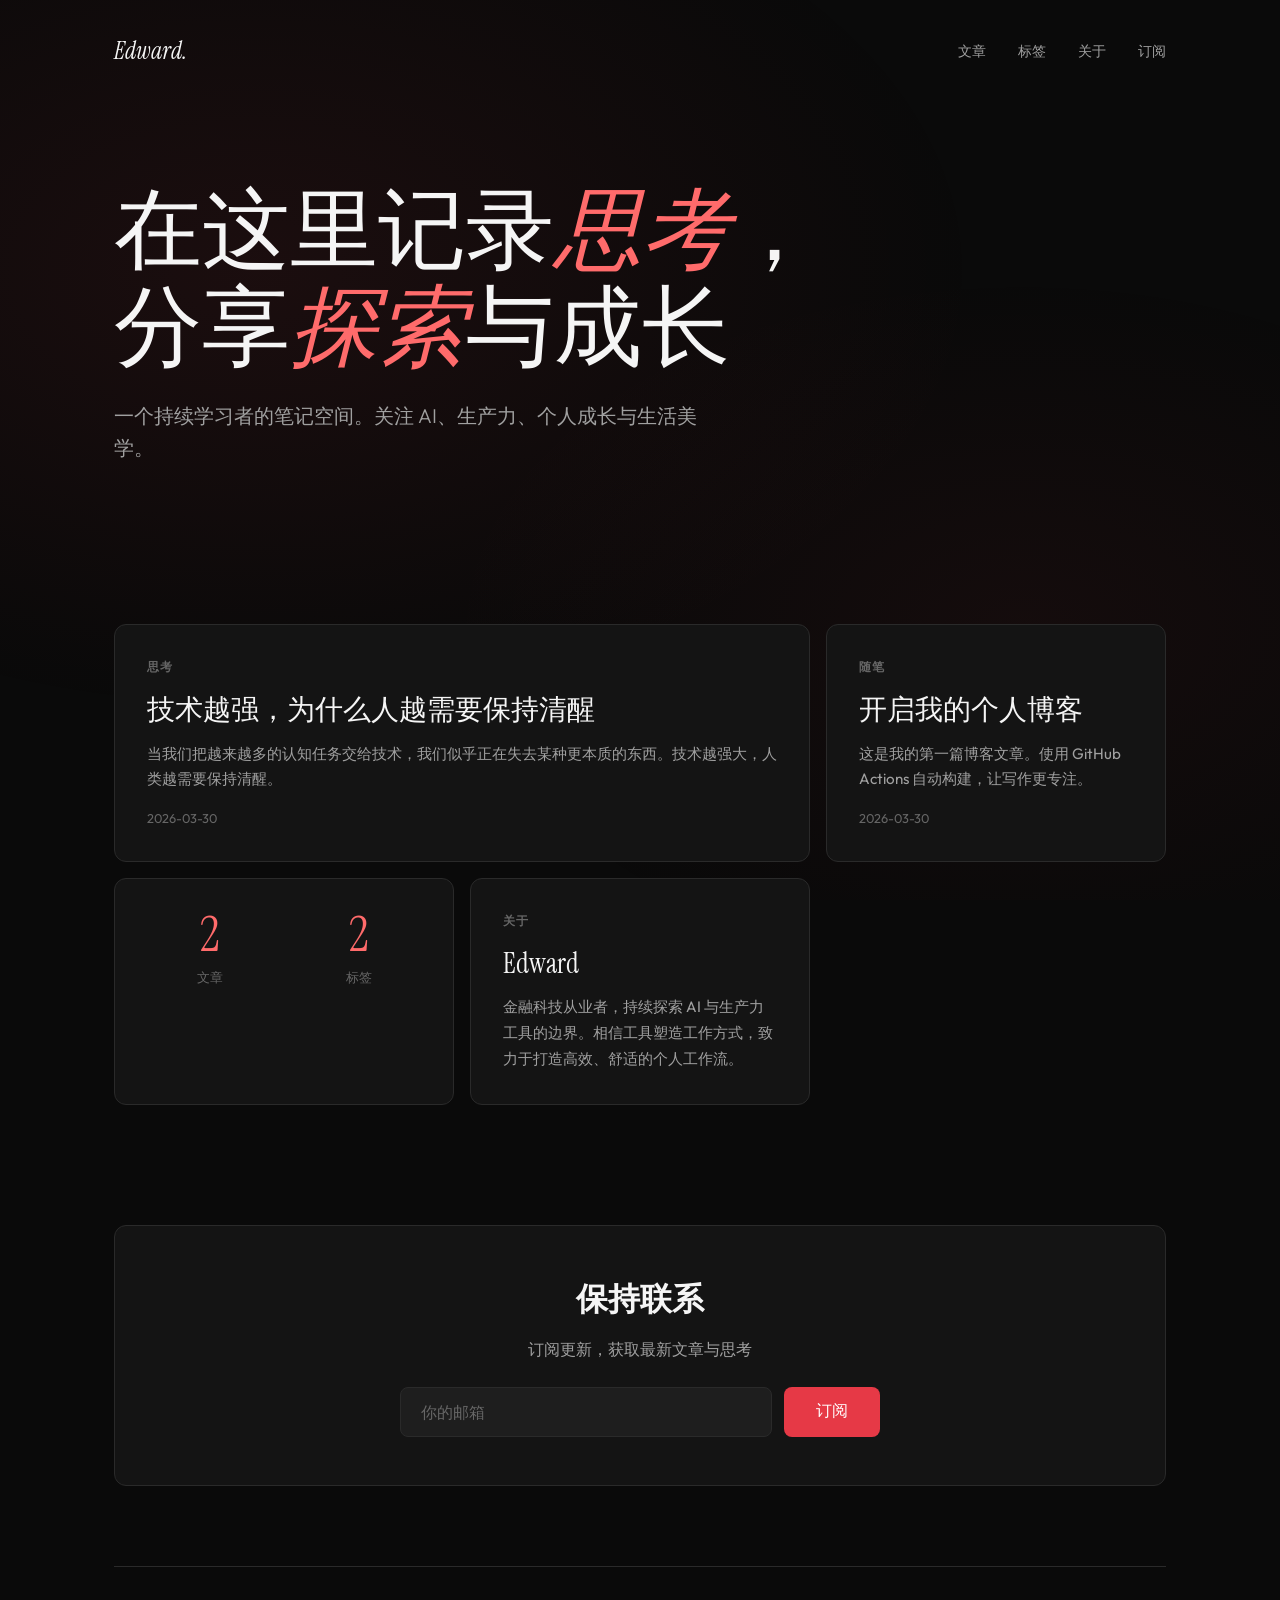
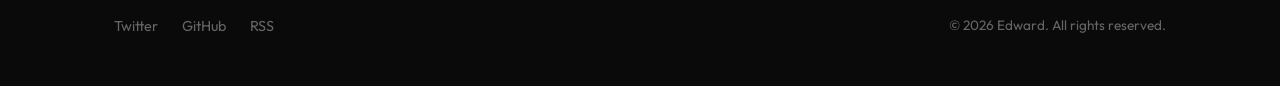
==== index.html @ 19f15299 "Deploying to gh-pages from @ edwardqiu1976/edwardqiu1976.github.io@d6efd21bca79423bf45119f90088539a7" ====
<!DOCTYPE html>
<html lang="zh-CN">
<head>
  <meta charset="UTF-8">
  <meta name="viewport" content="width=device-width, initial-scale=1.0">
  <title>Edward's Blog - 思考与记录</title>
  <link rel="preconnect" href="https://fonts.googleapis.com">
  <link rel="preconnect" href="https://fonts.gstatic.com" crossorigin>
  <link href="https://fonts.googleapis.com/css2?family=Instrument+Serif:ital@0;1&family=Outfit:wght@300;400;500;600&display=swap" rel="stylesheet">
  <link rel="stylesheet" href="assets/style.css">
  <link rel="alternate" type="application/rss+xml" title="Edward's Blog" href="feed.xml">
</head>
<body>
  <div class="container">
    <header>
      <a href="index.html" class="logo">Edward.</a>
      <nav>
        <a href="#posts">文章</a>
        <a href="tags.html">标签</a>
        <a href="about.html">关于</a>
        <a href="#newsletter">订阅</a>
      </nav>
    </header>
    <section class="hero">
      <h1>在这里记录<em>思考</em>，<br>分享<em>探索</em>与成长</h1>
      <p>一个持续学习者的笔记空间。关注 AI、生产力、个人成长与生活美学。</p>
    </section>
    <section class="bento-grid" id="posts">
      <!-- Latest featured post will be injected here if needed, 
           for now we'll just use the grid for all posts -->
      
      <article class="bento-item featured">
        <h3>思考</h3>
        <h2><a href="posts/技术越强为什么人越需要保持清醒.html">技术越强，为什么人越需要保持清醒</a></h2>
        <p>当我们把越来越多的认知任务交给技术，我们似乎正在失去某种更本质的东西。技术越强大，人类越需要保持清醒。</p>
        <div class="meta"><span>2026-03-30</span></div>
      </article>
      <article class="bento-item post">
        <h3>随笔</h3>
        <h2><a href="posts/hello-world.html">开启我的个人博客</a></h2>
        <p>这是我的第一篇博客文章。使用 GitHub Actions 自动构建，让写作更专注。</p>
        <div class="meta"><span>2026-03-30</span></div>
      </article>
      
      <article class="bento-item stats">
        <div class="stat-grid">
          <div class="stat-item"><div class="stat-number">2</div><div class="stat-label">文章</div></div>
          <div class="stat-item"><div class="stat-number">2</div><div class="stat-label">标签</div></div>
        </div>
      </article>

      <article class="bento-item about" id="about">
        <h3>关于</h3>
        <h2>Edward</h2>
        <p>金融科技从业者，持续探索 AI 与生产力工具的边界。相信工具塑造工作方式，致力于打造高效、舒适的个人工作流。</p>
      </article>
    </section>
    <section class="newsletter" id="newsletter">
      <h2>保持联系</h2>
      <p>订阅更新，获取最新文章与思考</p>
      <form class="form-group">
        <input type="email" placeholder="你的邮箱" required>
        <button type="submit">订阅</button>
      </form>
    </section>
    <footer>
      <div class="footer-links">
        <a href="#">Twitter</a>
        <a href="https://github.com/edwardqiu1976" target="_blank">GitHub</a>
        <a href="feed.xml">RSS</a>
      </div>
      <div class="copyright">© 2026 Edward. All rights reserved.</div>
    </footer>
  </div>
</body>
</html>
---- assets/style.css ----
:root {
  --bg-primary: #0a0a0a;
  --bg-secondary: #141414;
  --bg-tertiary: #1e1e1e;
  --text-primary: #f5f5f5;
  --text-secondary: #a0a0a0;
  --text-muted: #666666;
  --accent: #e63946;
  --accent-subtle: #ff6b6b;
  --border: #2a2a2a;
  --font-display: 'Instrument Serif', Georgia, serif;
  --font-body: 'Outfit', system-ui, sans-serif;
}
* { margin: 0; padding: 0; box-sizing: border-box; }
html { scroll-behavior: smooth; }
body {
  font-family: var(--font-body);
  background: var(--bg-primary);
  color: var(--text-primary);
  line-height: 1.6;
  min-height: 100vh;
}
body::before {
  content: '';
  position: fixed;
  top: 0; left: 0; width: 100%; height: 100%;
  background-image: radial-gradient(ellipse at 20% 30%, rgba(230, 57, 70, 0.08) 0%, transparent 50%),
    radial-gradient(ellipse at 80% 70%, rgba(230, 57, 70, 0.05) 0%, transparent 40%);
  pointer-events: none;
  z-index: -1;
}
.container { max-width: 1100px; margin: 0 auto; padding: 0 24px; }
header { padding: 32px 0; display: flex; justify-content: space-between; align-items: center; }
.logo { font-family: var(--font-display); font-size: 1.5rem; font-style: italic; color: var(--text-primary); text-decoration: none; }
nav { display: flex; gap: 32px; }
nav a { color: var(--text-secondary); text-decoration: none; font-size: 0.9rem; font-weight: 400; transition: color 0.2s ease; }
nav a:hover { color: var(--text-primary); }
.hero { padding: 80px 0 120px; }
.hero h1 { font-family: var(--font-display); font-size: clamp(3rem, 8vw, 5.5rem); font-weight: 400; line-height: 1.1; margin-bottom: 24px; max-width: 800px; }
.hero h1 em { font-style: italic; color: var(--accent-subtle); }
.hero p { font-size: 1.25rem; color: var(--text-secondary); max-width: 600px; font-weight: 300; }
.bento-grid { display: grid; grid-template-columns: repeat(12, 1fr); gap: 16px; padding: 40px 0 120px; }
.bento-item { background: var(--bg-secondary); border: 1px solid var(--border); border-radius: 12px; padding: 32px; transition: transform 0.3s ease, border-color 0.3s ease; }
.bento-item:hover { transform: translateY(-4px); border-color: var(--text-muted); }
.bento-item.featured { grid-column: span 8; }
.bento-item.stats { grid-column: span 4; }
.bento-item.post { grid-column: span 4; }
.bento-item.about { grid-column: span 4; }
.bento-item h3 { font-size: 0.75rem; text-transform: uppercase; letter-spacing: 0.1em; color: var(--text-muted); margin-bottom: 16px; }
.bento-item h2 { font-family: var(--font-display); font-size: 1.75rem; font-weight: 400; margin-bottom: 12px; line-height: 1.3; }
.bento-item h2 a { color: var(--text-primary); text-decoration: none; transition: color 0.2s ease; }
.bento-item h2 a:hover { color: var(--accent-subtle); }
.bento-item p { color: var(--text-secondary); font-size: 0.95rem; line-height: 1.7; }
.meta { display: flex; gap: 16px; margin-top: 16px; font-size: 0.8rem; color: var(--text-muted); }
.tag { background: var(--bg-tertiary); padding: 4px 12px; border-radius: 100px; font-size: 0.75rem; }
.stat-grid { display: grid; grid-template-columns: 1fr 1fr; gap: 24px; }
.stat-item { text-align: center; }
.stat-number { font-family: var(--font-display); font-size: 3rem; color: var(--accent-subtle); line-height: 1; }
.stat-label { font-size: 0.8rem; color: var(--text-muted); margin-top: 8px; }
.newsletter { background: var(--bg-secondary); border: 1px solid var(--border); border-radius: 12px; padding: 48px; text-align: center; margin-bottom: 80px; }
.newsletter h2 { font-family: var(--font-display); font-size: 2rem; margin-bottom: 12px; }
.newsletter p { color: var(--text-secondary); margin-bottom: 24px; }
.form-group { display: flex; gap: 12px; max-width: 480px; margin: 0 auto; }
input[type="email"] { flex: 1; background: var(--bg-tertiary); border: 1px solid var(--border); border-radius: 8px; padding: 14px 20px; color: var(--text-primary); font-size: 1rem; font-family: var(--font-body); outline: none; transition: border-color 0.2s ease; }
input[type="email"]:focus { border-color: var(--accent); }
input[type="email"]::placeholder { color: var(--text-muted); }
button { background: var(--accent); color: white; border: none; border-radius: 8px; padding: 14px 32px; font-size: 1rem; font-weight: 500; cursor: pointer; transition: background 0.2s ease, transform 0.1s ease; }
button:hover { background: var(--accent-subtle); }
button:active { transform: scale(0.98); }
footer { border-top: 1px solid var(--border); padding: 48px 0; display: flex; justify-content: space-between; align-items: center; }
.footer-links { display: flex; gap: 24px; }
.footer-links a { color: var(--text-muted); text-decoration: none; font-size: 0.9rem; transition: color 0.2s ease; }
.footer-links a:hover { color: var(--text-primary); }
.copyright { color: var(--text-muted); font-size: 0.85rem; }
@media (max-width: 768px) {
  .bento-item.featured, .bento-item.stats, .bento-item.post, .bento-item.about { grid-column: span 12; }
  .hero { padding: 60px 0 80px; }
  .form-group { flex-direction: column; }
  header { flex-direction: column; gap: 20px; }
  nav { gap: 20px; }
  footer { flex-direction: column; gap: 24px; text-align: center; }
}
/* Article Details Specific Styling */
.article-content { max-width: 700px; margin: 0 auto; padding: 80px 0; }
.article-content h1 { font-family: var(--font-display); font-size: 3.5rem; line-height: 1.1; margin-bottom: 24px; }
.article-content .meta { margin-bottom: 48px; }
.article-content img { max-width: 100%; border-radius: 12px; margin: 32px 0; }
.content-body p { font-size: 1.1rem; margin-bottom: 24px; color: var(--text-secondary); }
.content-body h2 { font-family: var(--font-display); font-size: 2rem; margin: 40px 0 20px; }
.content-body code { background: var(--bg-tertiary); padding: 2px 6px; border-radius: 4px; font-family: monospace; }
.back-link { display: inline-block; margin-bottom: 40px; color: var(--text-muted); text-decoration: none; transition: color 0.2s; }
.back-link:hover { color: var(--accent-subtle); }

/* Nav active state */
nav a.active { color: var(--accent-subtle); font-weight: 500; }

/* Tags Page */
.tags-page { padding: 60px 0 120px; }
.tags-title { font-family: var(--font-display); font-size: clamp(2.5rem, 6vw, 4rem); font-weight: 400; margin-bottom: 12px; }
.tags-subtitle { color: var(--text-secondary); font-size: 1.1rem; margin-bottom: 40px; font-weight: 300; }

/* Tag Pills */
.tag-pills { display: flex; flex-wrap: wrap; gap: 12px; margin-bottom: 64px; padding-bottom: 48px; border-bottom: 1px solid var(--border); }
.tag-pill { display: inline-flex; align-items: center; gap: 8px; background: var(--bg-secondary); border: 1px solid var(--border); border-radius: 100px; padding: 10px 20px; text-decoration: none; color: var(--text-secondary); font-size: 0.9rem; transition: all 0.2s ease; }
.tag-pill:hover { border-color: var(--accent-subtle); color: var(--text-primary); transform: translateY(-2px); }
.tag-pill .count { background: var(--bg-tertiary); padding: 2px 8px; border-radius: 100px; font-size: 0.75rem; color: var(--text-muted); }
.tag-pill:hover .count { background: var(--accent); color: white; }

/* Tag Groups */
.tag-group { margin-bottom: 56px; }
.tag-group-header { display: flex; align-items: baseline; gap: 16px; margin-bottom: 24px; padding-bottom: 12px; border-bottom: 1px solid var(--border); }
.tag-group-header h2 { font-family: var(--font-display); font-size: 1.75rem; font-weight: 400; }
.tag-group-header .post-count { color: var(--text-muted); font-size: 0.85rem; }

/* Tag Post List */
.tag-post-list { display: flex; flex-direction: column; gap: 0; }
.tag-post-item { display: flex; justify-content: space-between; align-items: baseline; padding: 16px 0; border-bottom: 1px solid var(--border); transition: padding-left 0.2s ease; }
.tag-post-item:last-child { border-bottom: none; }
.tag-post-item:hover { padding-left: 8px; }
.tag-post-item a { color: var(--text-primary); text-decoration: none; font-size: 1.05rem; font-weight: 400; transition: color 0.2s ease; }
.tag-post-item a:hover { color: var(--accent-subtle); }
.tag-post-item .post-date { color: var(--text-muted); font-size: 0.85rem; white-space: nowrap; margin-left: 24px; }

/* Tags Page Responsive */
@media (max-width: 768px) {
  .tag-post-item { flex-direction: column; gap: 4px; }
  .tag-post-item .post-date { margin-left: 0; }
}
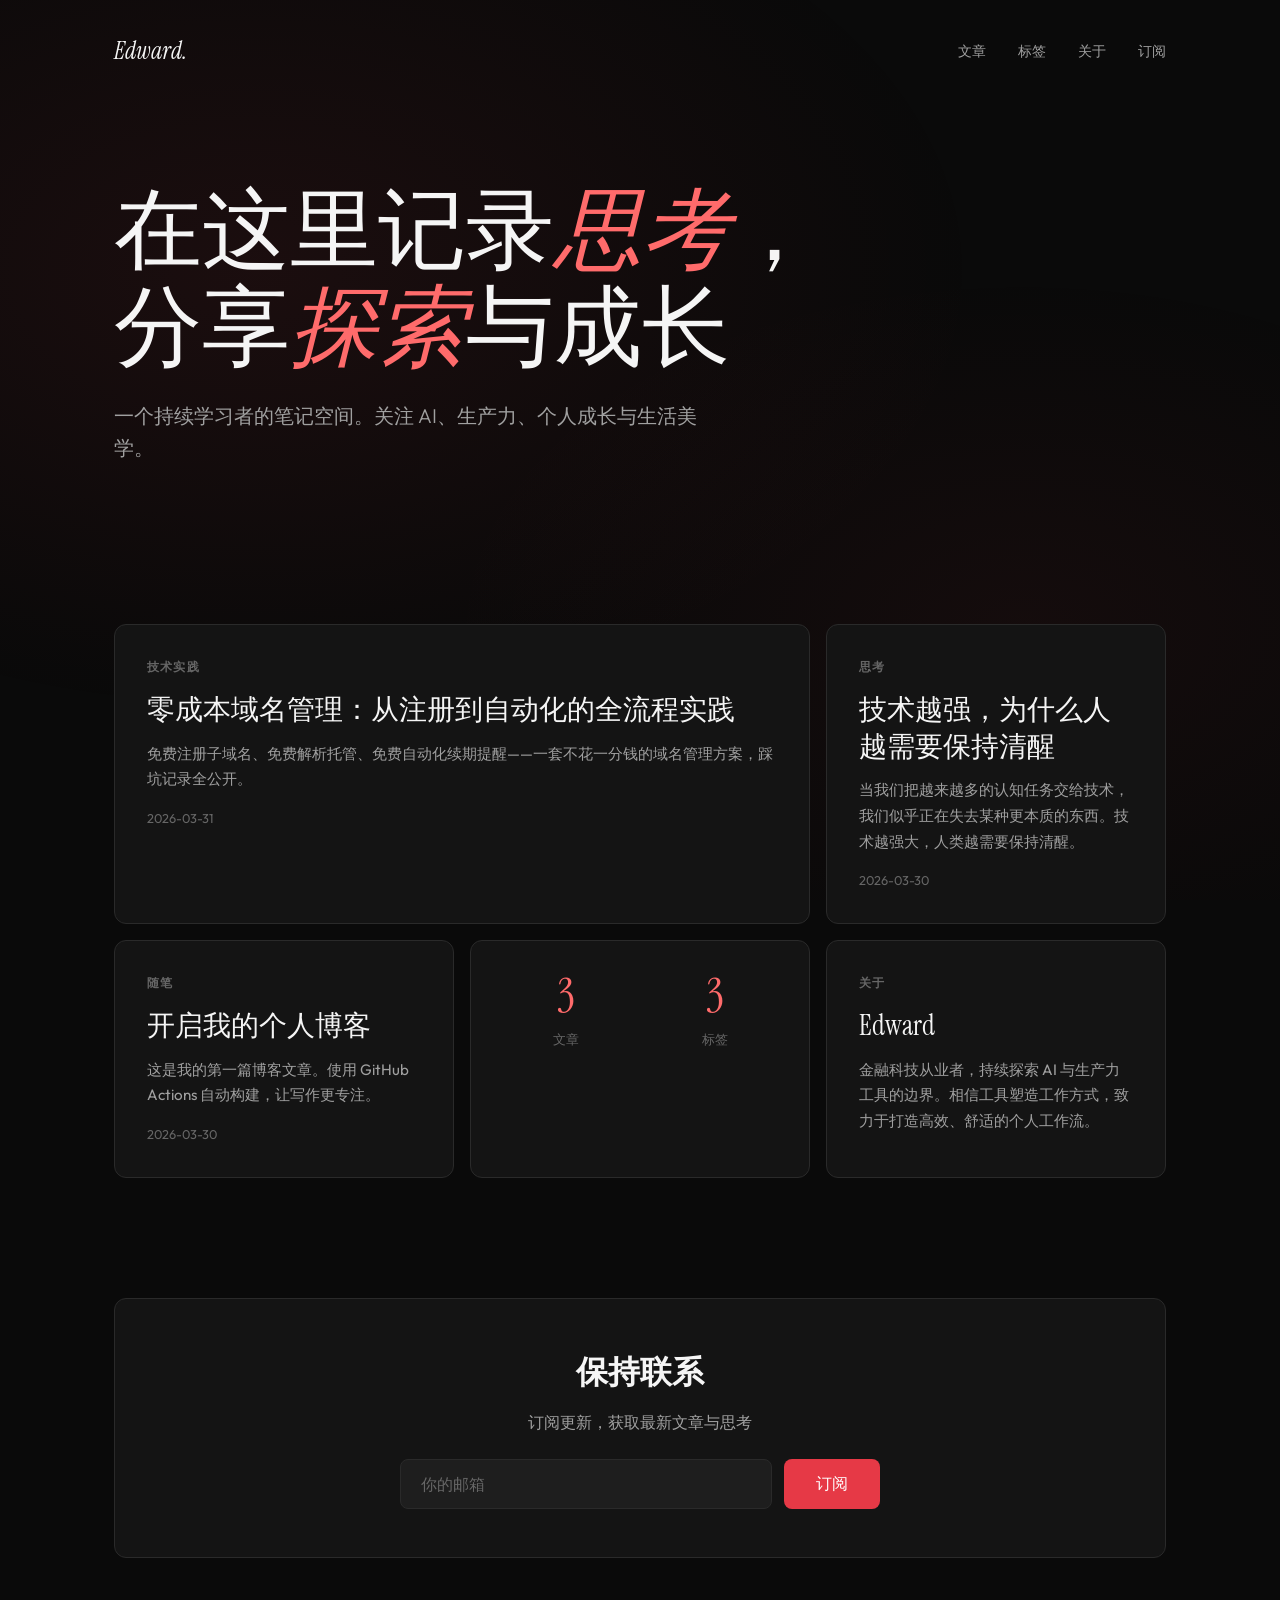
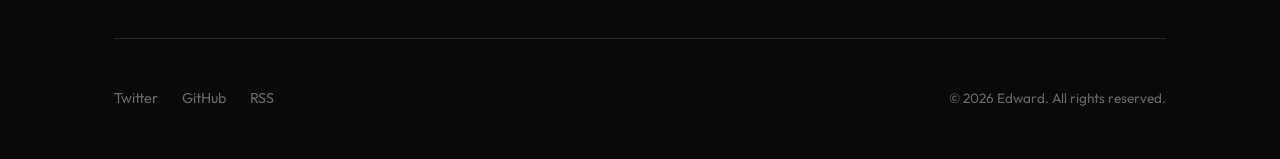
==== commit d4919892: "Deploying to gh-pages from @ edwardqiu1976/edwardqiu1976.github.io@93e644cfd13818b16dc14a73156a7aeaf" ====
--- a/index.html
+++ b/index.html
@@ -30,6 +30,12 @@
            for now we'll just use the grid for all posts -->
       
       <article class="bento-item featured">
+        <h3>技术实践</h3>
+        <h2><a href="posts/零成本域名管理.html">零成本域名管理：从注册到自动化的全流程实践</a></h2>
+        <p>免费注册子域名、免费解析托管、免费自动化续期提醒——一套不花一分钱的域名管理方案，踩坑记录全公开。</p>
+        <div class="meta"><span>2026-03-31</span></div>
+      </article>
+      <article class="bento-item post">
         <h3>思考</h3>
         <h2><a href="posts/技术越强为什么人越需要保持清醒.html">技术越强，为什么人越需要保持清醒</a></h2>
         <p>当我们把越来越多的认知任务交给技术，我们似乎正在失去某种更本质的东西。技术越强大，人类越需要保持清醒。</p>
@@ -44,8 +50,8 @@
       
       <article class="bento-item stats">
         <div class="stat-grid">
-          <div class="stat-item"><div class="stat-number">2</div><div class="stat-label">文章</div></div>
-          <div class="stat-item"><div class="stat-number">2</div><div class="stat-label">标签</div></div>
+          <div class="stat-item"><div class="stat-number">3</div><div class="stat-label">文章</div></div>
+          <div class="stat-item"><div class="stat-number">3</div><div class="stat-label">标签</div></div>
         </div>
       </article>
 
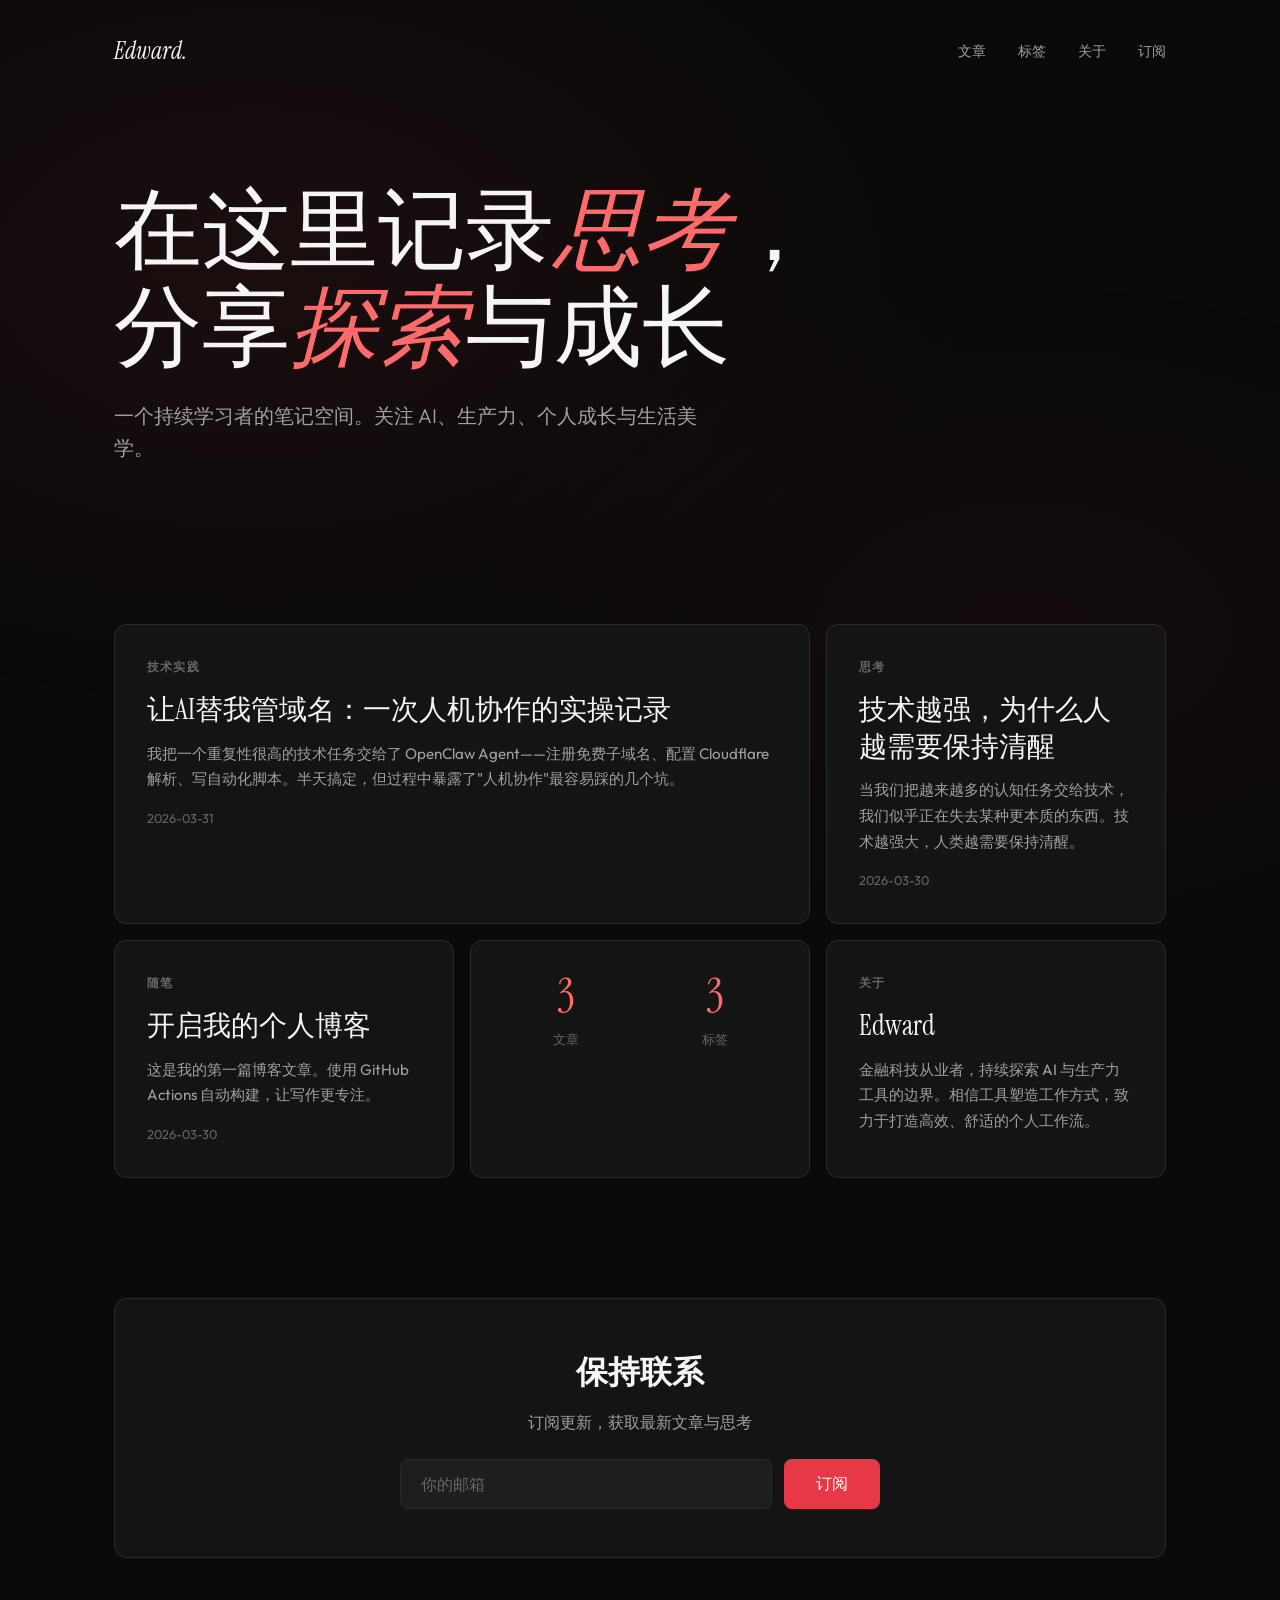
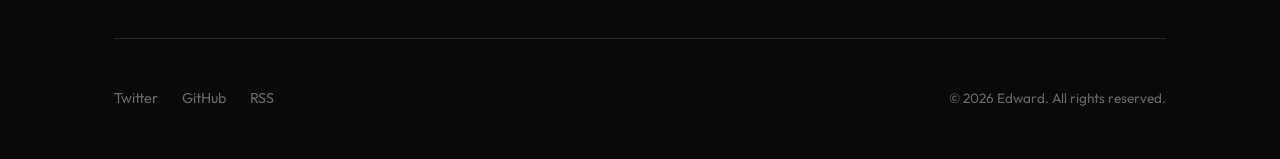
==== commit 5428147e: "Deploying to gh-pages from @ edwardqiu1976/edwardqiu1976.github.io@9500bc261d69d06b3a8b6a417b72025aa" ====
--- a/index.html
+++ b/index.html
@@ -31,8 +31,8 @@
       
       <article class="bento-item featured">
         <h3>技术实践</h3>
-        <h2><a href="posts/零成本域名管理.html">零成本域名管理：从注册到自动化的全流程实践</a></h2>
-        <p>免费注册子域名、免费解析托管、免费自动化续期提醒——一套不花一分钱的域名管理方案，踩坑记录全公开。</p>
+        <h2><a href="posts/零成本域名管理.html">让AI替我管域名：一次人机协作的实操记录</a></h2>
+        <p>我把一个重复性很高的技术任务交给了 OpenClaw Agent——注册免费子域名、配置 Cloudflare 解析、写自动化脚本。半天搞定，但过程中暴露了"人机协作"最容易踩的几个坑。</p>
         <div class="meta"><span>2026-03-31</span></div>
       </article>
       <article class="bento-item post">
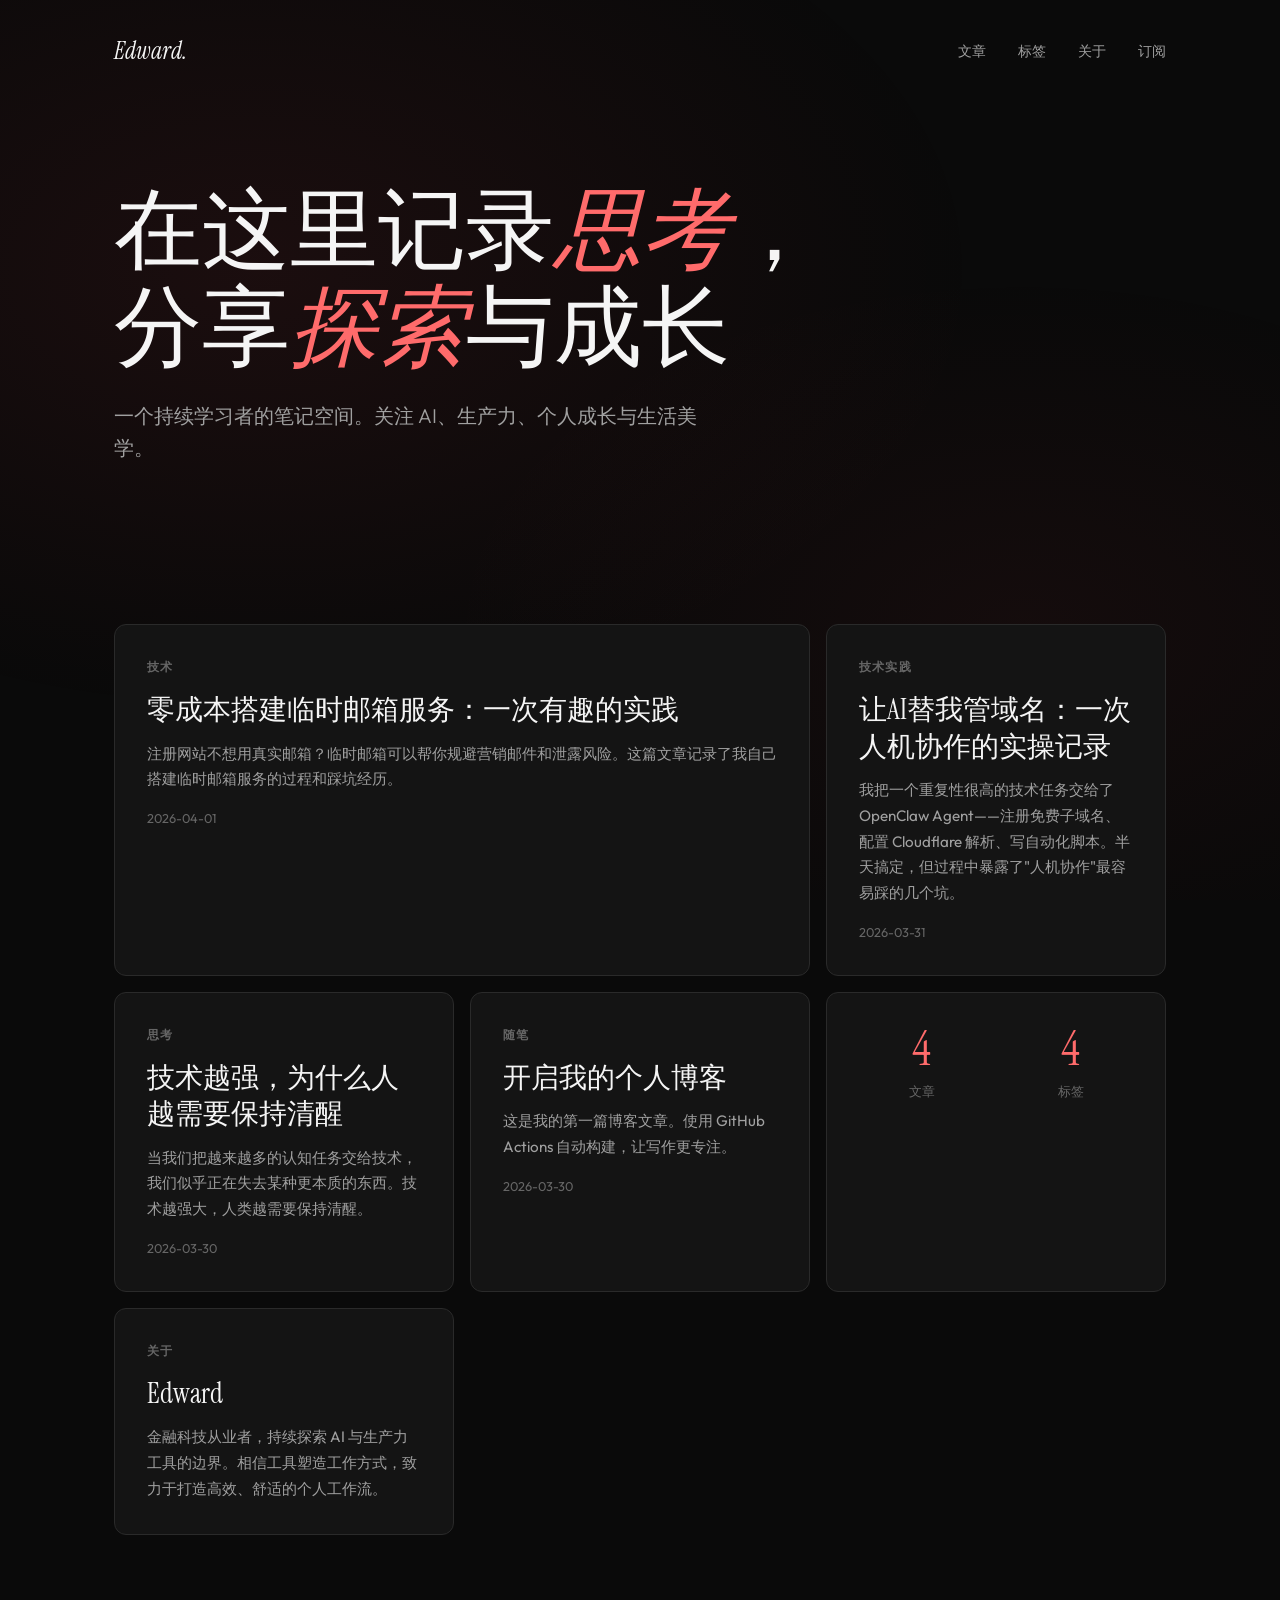
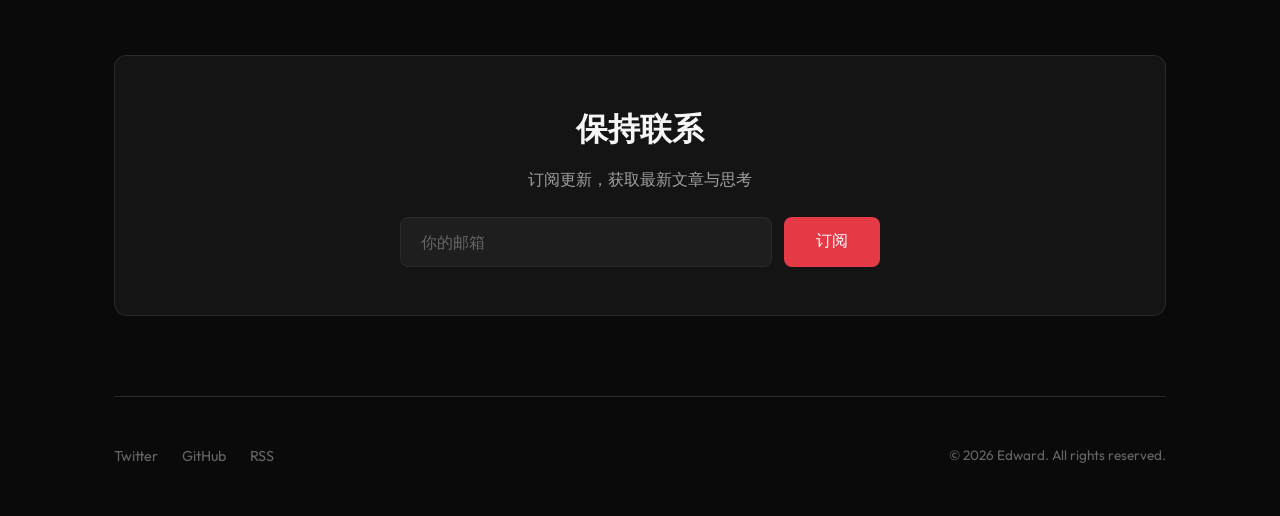
==== commit 86f1ee45: "Deploying to gh-pages from @ edwardqiu1976/edwardqiu1976.github.io@8eda7f4ecd63debc119204dbae7a4a1e5" ====
--- a/index.html
+++ b/index.html
@@ -30,6 +30,12 @@
            for now we'll just use the grid for all posts -->
       
       <article class="bento-item featured">
+        <h3>技术</h3>
+        <h2><a href="posts/零成本搭建临时邮箱服务.html">零成本搭建临时邮箱服务：一次有趣的实践</a></h2>
+        <p>注册网站不想用真实邮箱？临时邮箱可以帮你规避营销邮件和泄露风险。这篇文章记录了我自己搭建临时邮箱服务的过程和踩坑经历。</p>
+        <div class="meta"><span>2026-04-01</span></div>
+      </article>
+      <article class="bento-item post">
         <h3>技术实践</h3>
         <h2><a href="posts/零成本域名管理.html">让AI替我管域名：一次人机协作的实操记录</a></h2>
         <p>我把一个重复性很高的技术任务交给了 OpenClaw Agent——注册免费子域名、配置 Cloudflare 解析、写自动化脚本。半天搞定，但过程中暴露了"人机协作"最容易踩的几个坑。</p>
@@ -50,8 +56,8 @@
       
       <article class="bento-item stats">
         <div class="stat-grid">
-          <div class="stat-item"><div class="stat-number">3</div><div class="stat-label">文章</div></div>
-          <div class="stat-item"><div class="stat-number">3</div><div class="stat-label">标签</div></div>
+          <div class="stat-item"><div class="stat-number">4</div><div class="stat-label">文章</div></div>
+          <div class="stat-item"><div class="stat-number">4</div><div class="stat-label">标签</div></div>
         </div>
       </article>
 
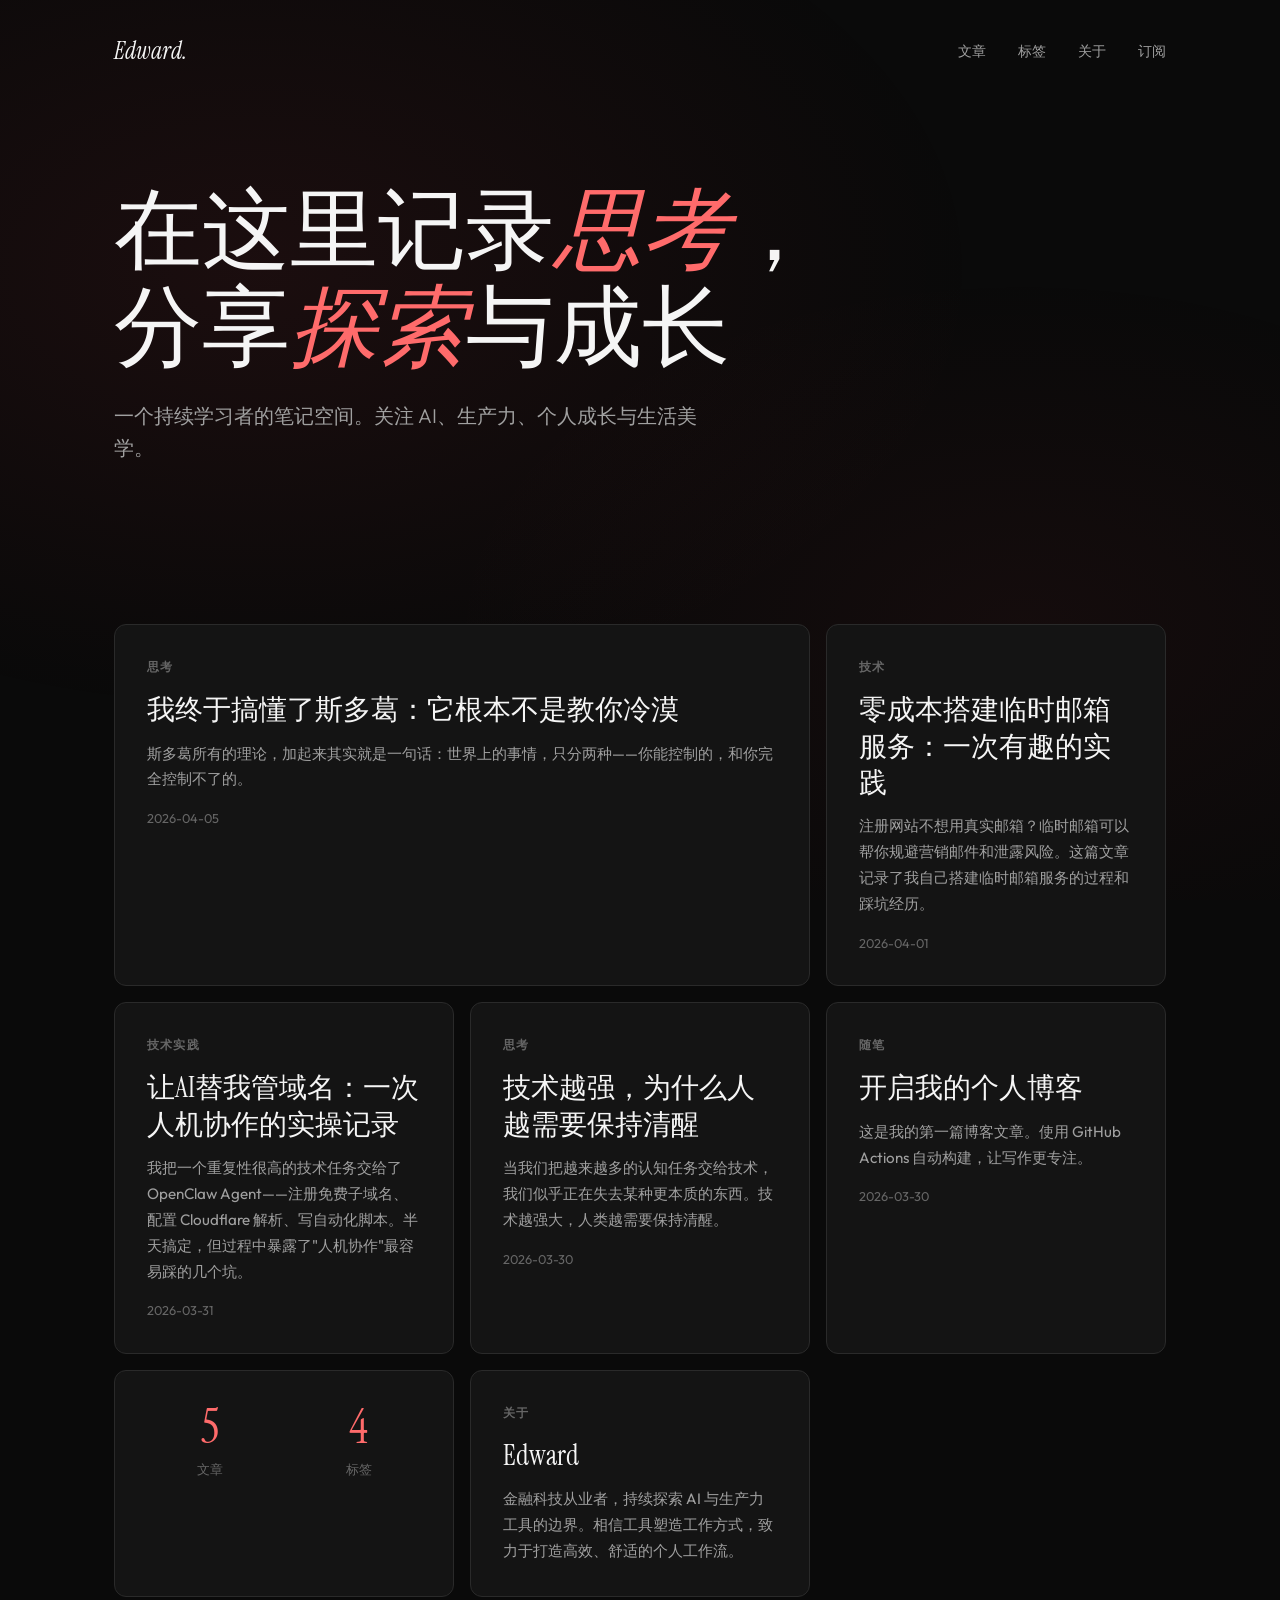
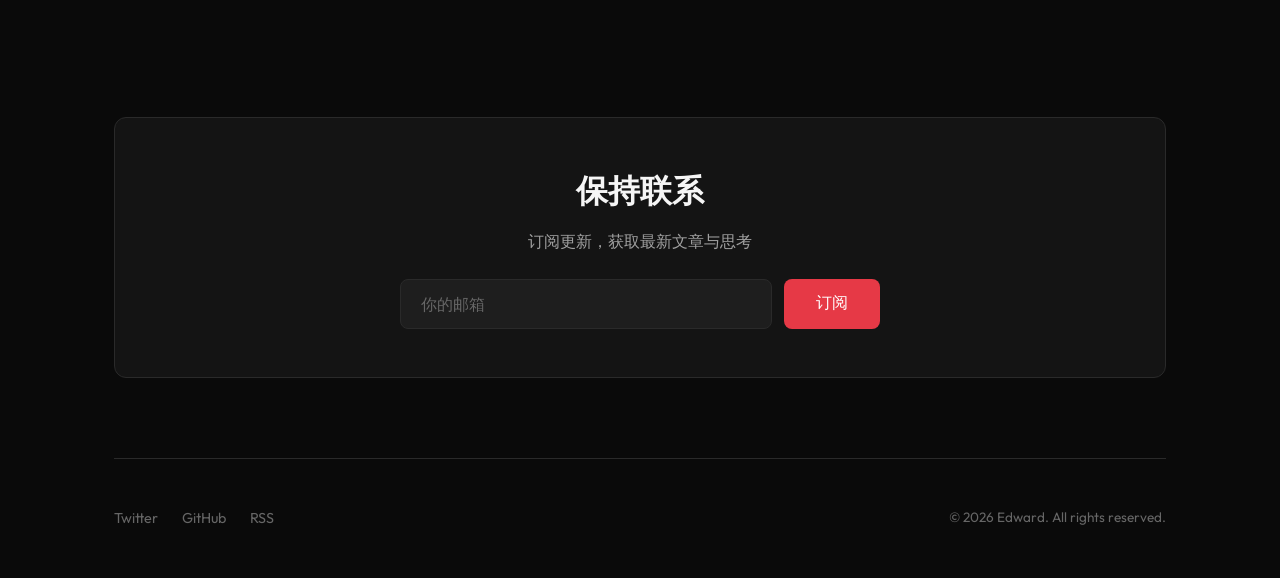
==== commit c2d8db7b: "Deploying to gh-pages from @ edwardqiu1976/edwardqiu1976.github.io@8b42d0a491f4e261a5b73ad1fd09c912a" ====
--- a/index.html
+++ b/index.html
@@ -30,6 +30,12 @@
            for now we'll just use the grid for all posts -->
       
       <article class="bento-item featured">
+        <h3>思考</h3>
+        <h2><a href="posts/我终于搞懂了斯多葛.html">我终于搞懂了斯多葛：它根本不是教你冷漠</a></h2>
+        <p>斯多葛所有的理论，加起来其实就是一句话：世界上的事情，只分两种——你能控制的，和你完全控制不了的。</p>
+        <div class="meta"><span>2026-04-05</span></div>
+      </article>
+      <article class="bento-item post">
         <h3>技术</h3>
         <h2><a href="posts/零成本搭建临时邮箱服务.html">零成本搭建临时邮箱服务：一次有趣的实践</a></h2>
         <p>注册网站不想用真实邮箱？临时邮箱可以帮你规避营销邮件和泄露风险。这篇文章记录了我自己搭建临时邮箱服务的过程和踩坑经历。</p>
@@ -56,7 +62,7 @@
       
       <article class="bento-item stats">
         <div class="stat-grid">
-          <div class="stat-item"><div class="stat-number">4</div><div class="stat-label">文章</div></div>
+          <div class="stat-item"><div class="stat-number">5</div><div class="stat-label">文章</div></div>
           <div class="stat-item"><div class="stat-number">4</div><div class="stat-label">标签</div></div>
         </div>
       </article>
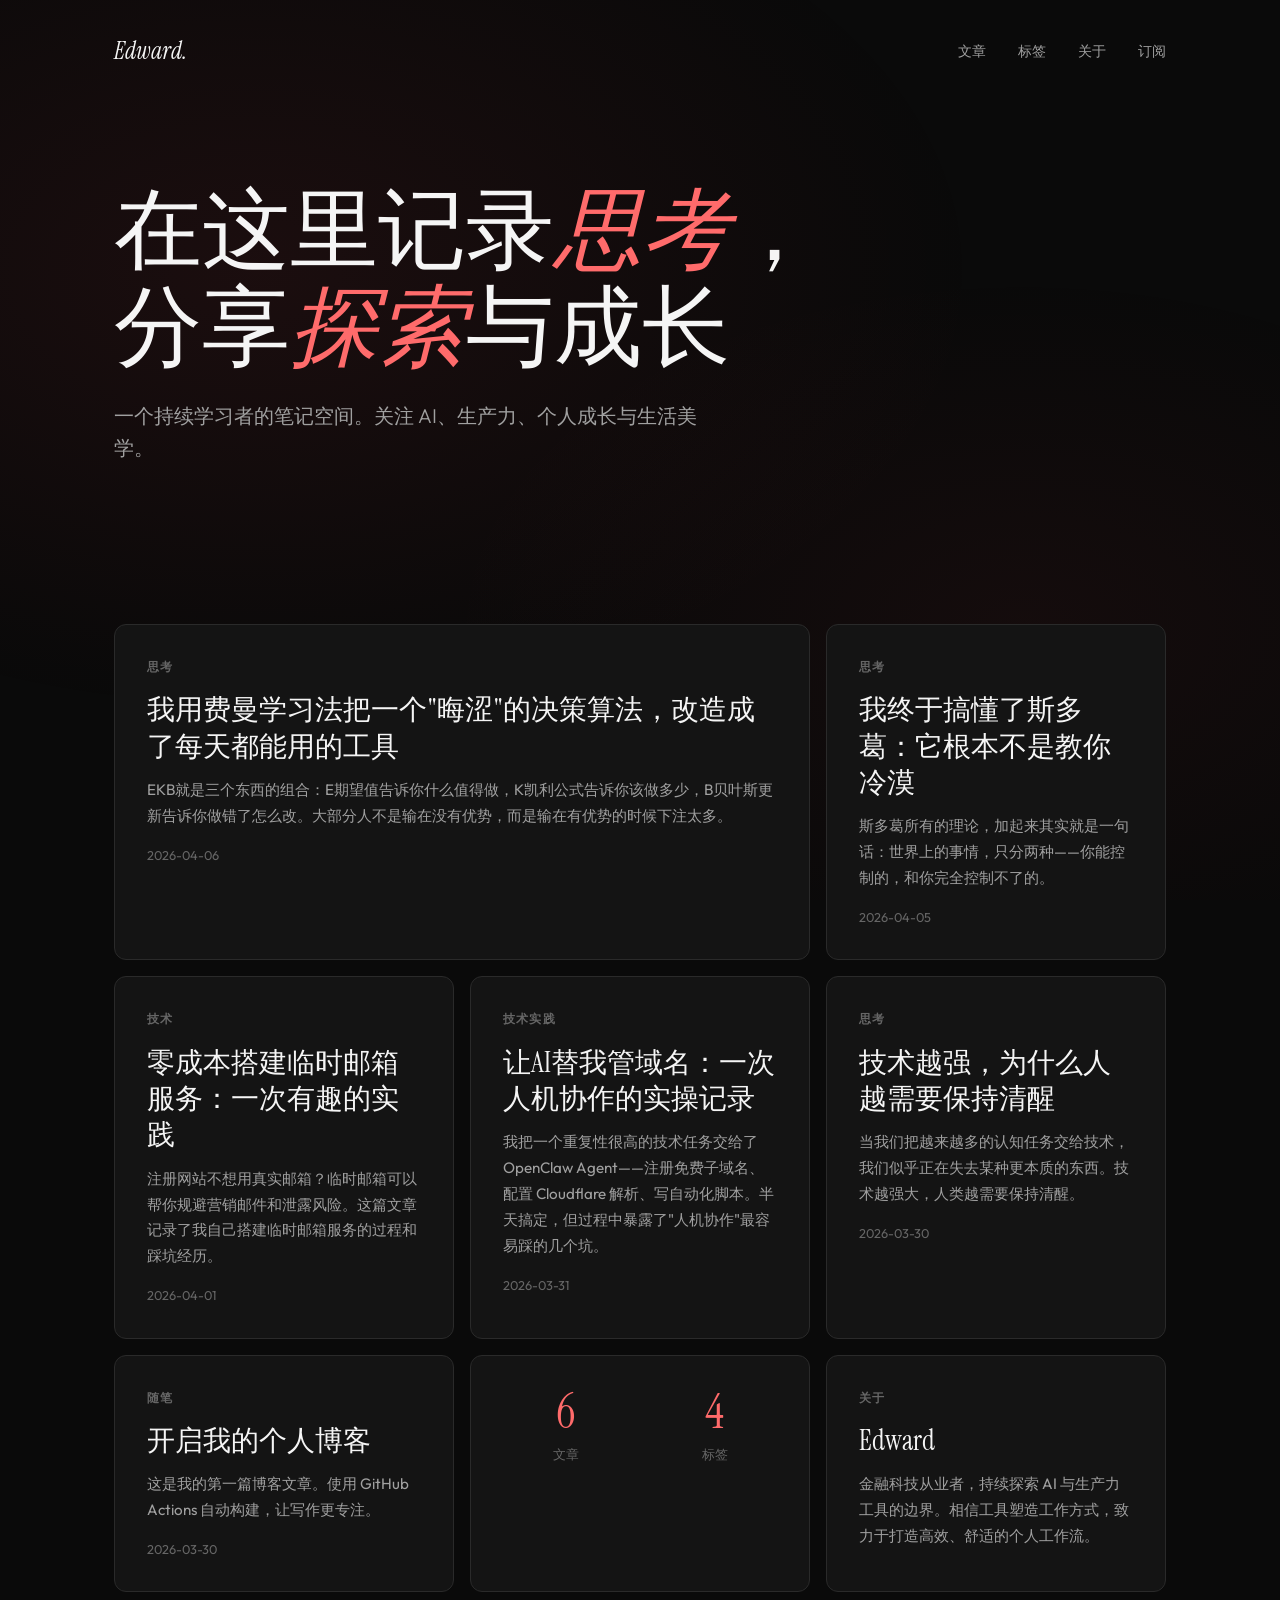
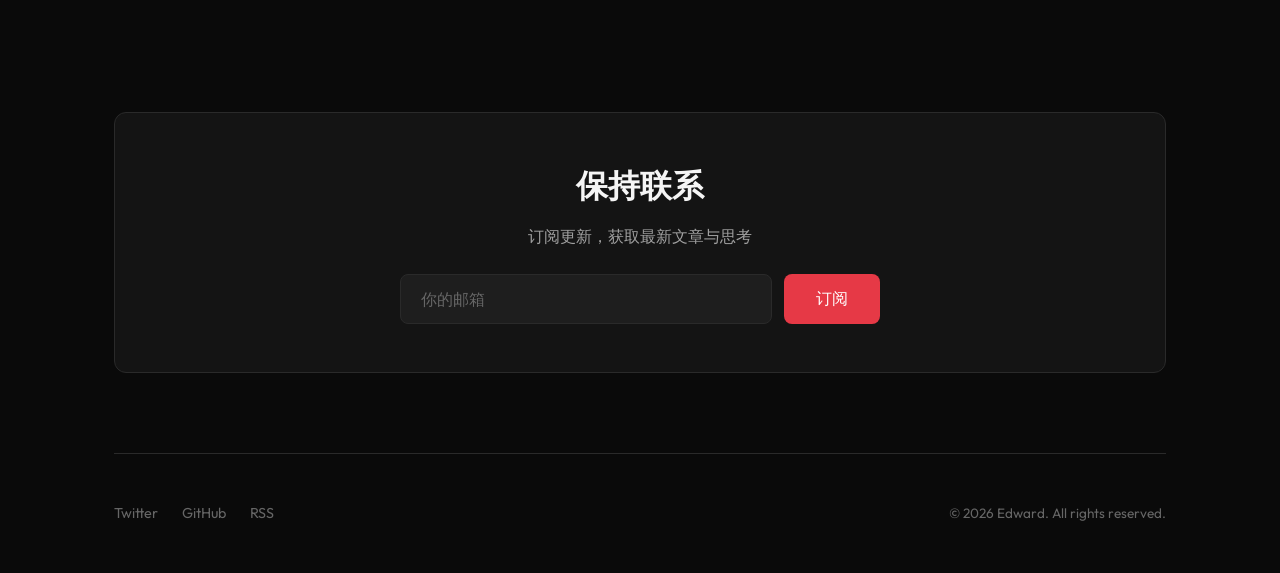
==== commit db23eaad: "Deploying to gh-pages from @ edwardqiu1976/edwardqiu1976.github.io@0f2267b4762670ba12603f20d1a641b1a" ====
--- a/index.html
+++ b/index.html
@@ -31,6 +31,12 @@
       
       <article class="bento-item featured">
         <h3>思考</h3>
+        <h2><a href="posts/我用费曼学习法把EKB决策算法改造成每天都能用的工具.html">我用费曼学习法把一个"晦涩"的决策算法，改造成了每天都能用的工具</a></h2>
+        <p>EKB就是三个东西的组合：E期望值告诉你什么值得做，K凯利公式告诉你该做多少，B贝叶斯更新告诉你做错了怎么改。大部分人不是输在没有优势，而是输在有优势的时候下注太多。</p>
+        <div class="meta"><span>2026-04-06</span></div>
+      </article>
+      <article class="bento-item post">
+        <h3>思考</h3>
         <h2><a href="posts/我终于搞懂了斯多葛.html">我终于搞懂了斯多葛：它根本不是教你冷漠</a></h2>
         <p>斯多葛所有的理论，加起来其实就是一句话：世界上的事情，只分两种——你能控制的，和你完全控制不了的。</p>
         <div class="meta"><span>2026-04-05</span></div>
@@ -62,7 +68,7 @@
       
       <article class="bento-item stats">
         <div class="stat-grid">
-          <div class="stat-item"><div class="stat-number">5</div><div class="stat-label">文章</div></div>
+          <div class="stat-item"><div class="stat-number">6</div><div class="stat-label">文章</div></div>
           <div class="stat-item"><div class="stat-number">4</div><div class="stat-label">标签</div></div>
         </div>
       </article>
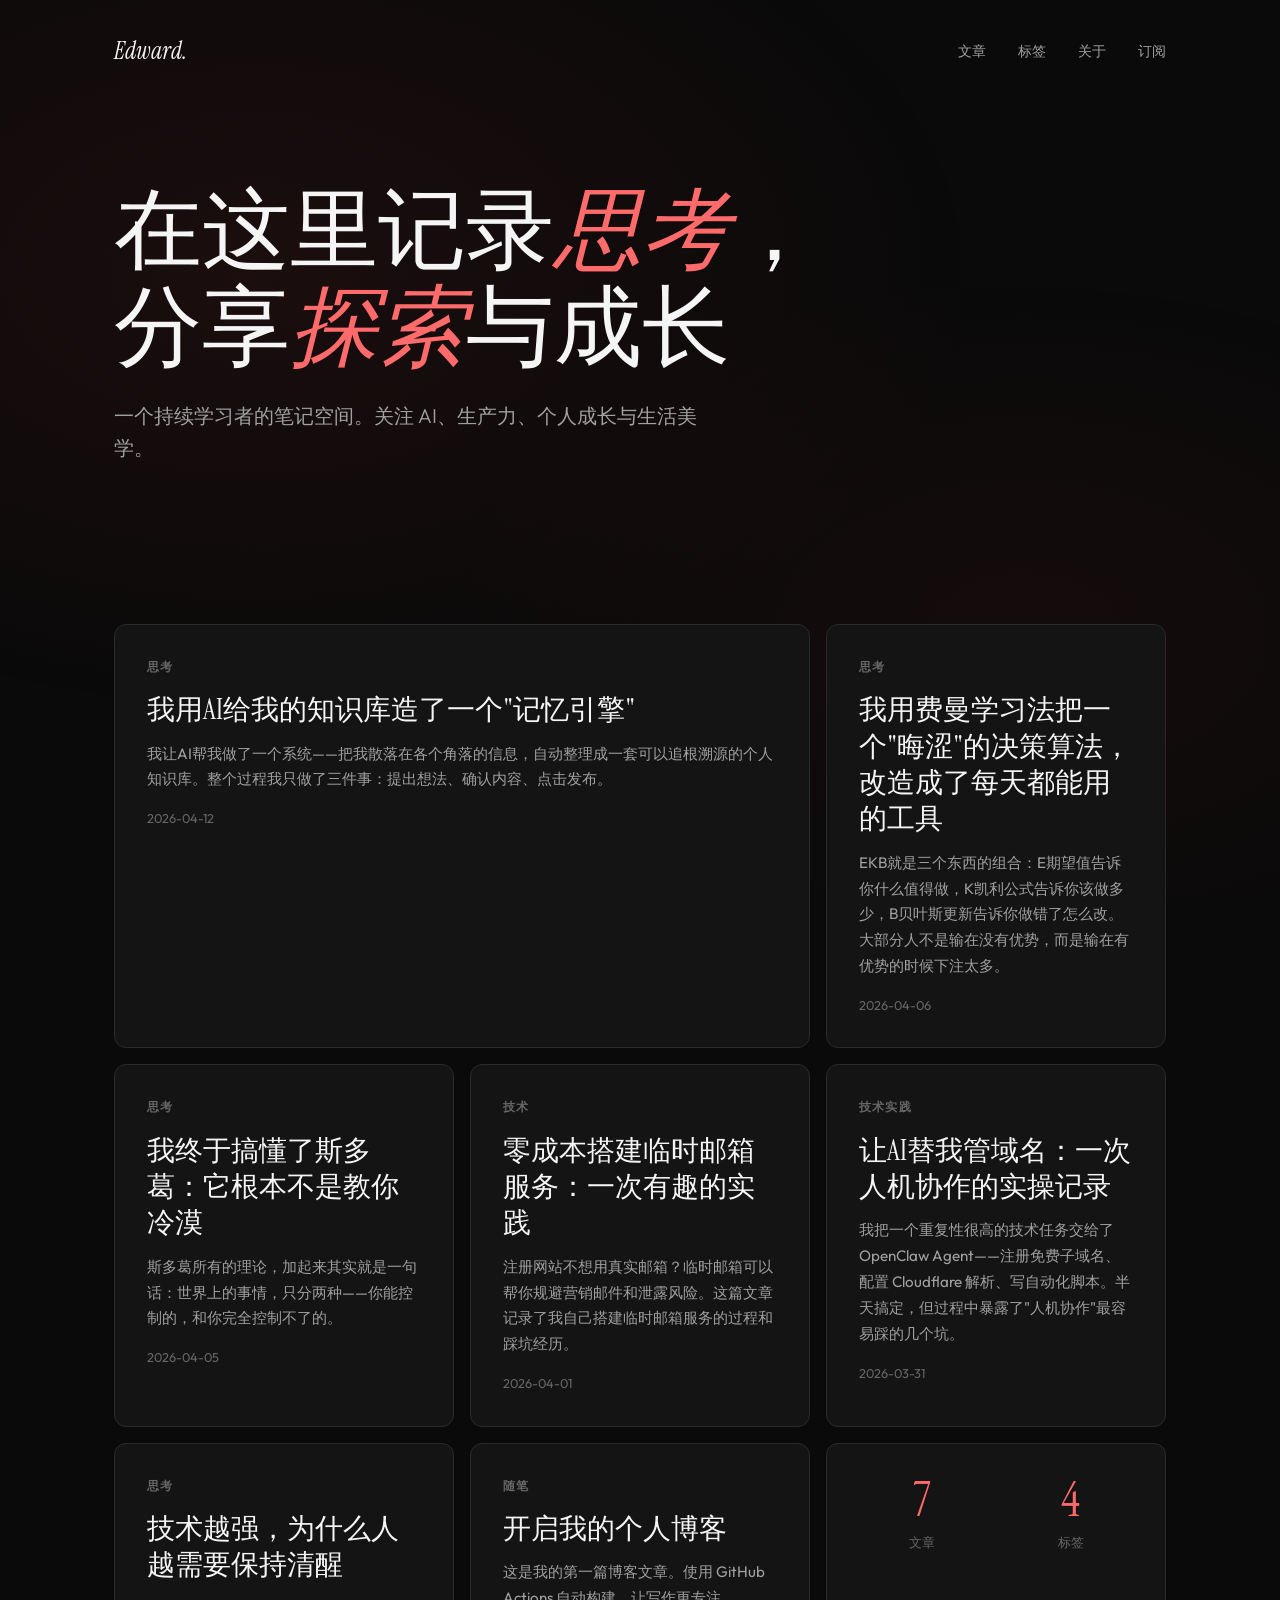
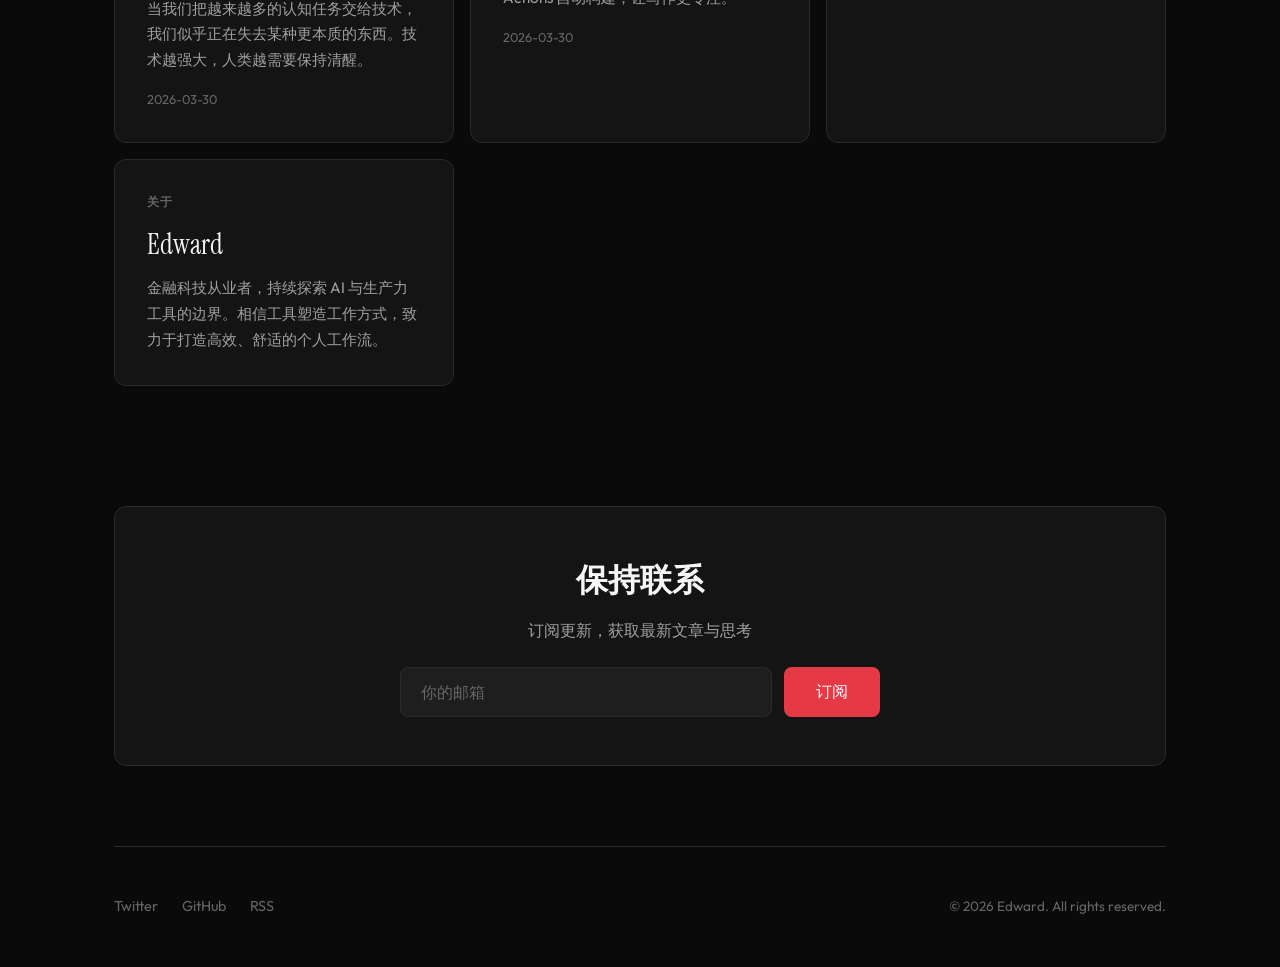
==== commit c6bcec7c: "Deploying to gh-pages from @ edwardqiu1976/edwardqiu1976.github.io@13899ae46696248c5aca1248c4ce99362" ====
--- a/index.html
+++ b/index.html
@@ -30,6 +30,12 @@
            for now we'll just use the grid for all posts -->
       
       <article class="bento-item featured">
+        <h3>思考</h3>
+        <h2><a href="posts/我用AI给我的知识库造了一个记忆引擎.html">我用AI给我的知识库造了一个"记忆引擎"</a></h2>
+        <p>我让AI帮我做了一个系统——把我散落在各个角落的信息，自动整理成一套可以追根溯源的个人知识库。整个过程我只做了三件事：提出想法、确认内容、点击发布。</p>
+        <div class="meta"><span>2026-04-12</span></div>
+      </article>
+      <article class="bento-item post">
         <h3>思考</h3>
         <h2><a href="posts/我用费曼学习法把EKB决策算法改造成每天都能用的工具.html">我用费曼学习法把一个"晦涩"的决策算法，改造成了每天都能用的工具</a></h2>
         <p>EKB就是三个东西的组合：E期望值告诉你什么值得做，K凯利公式告诉你该做多少，B贝叶斯更新告诉你做错了怎么改。大部分人不是输在没有优势，而是输在有优势的时候下注太多。</p>
@@ -68,7 +74,7 @@
       
       <article class="bento-item stats">
         <div class="stat-grid">
-          <div class="stat-item"><div class="stat-number">6</div><div class="stat-label">文章</div></div>
+          <div class="stat-item"><div class="stat-number">7</div><div class="stat-label">文章</div></div>
           <div class="stat-item"><div class="stat-number">4</div><div class="stat-label">标签</div></div>
         </div>
       </article>
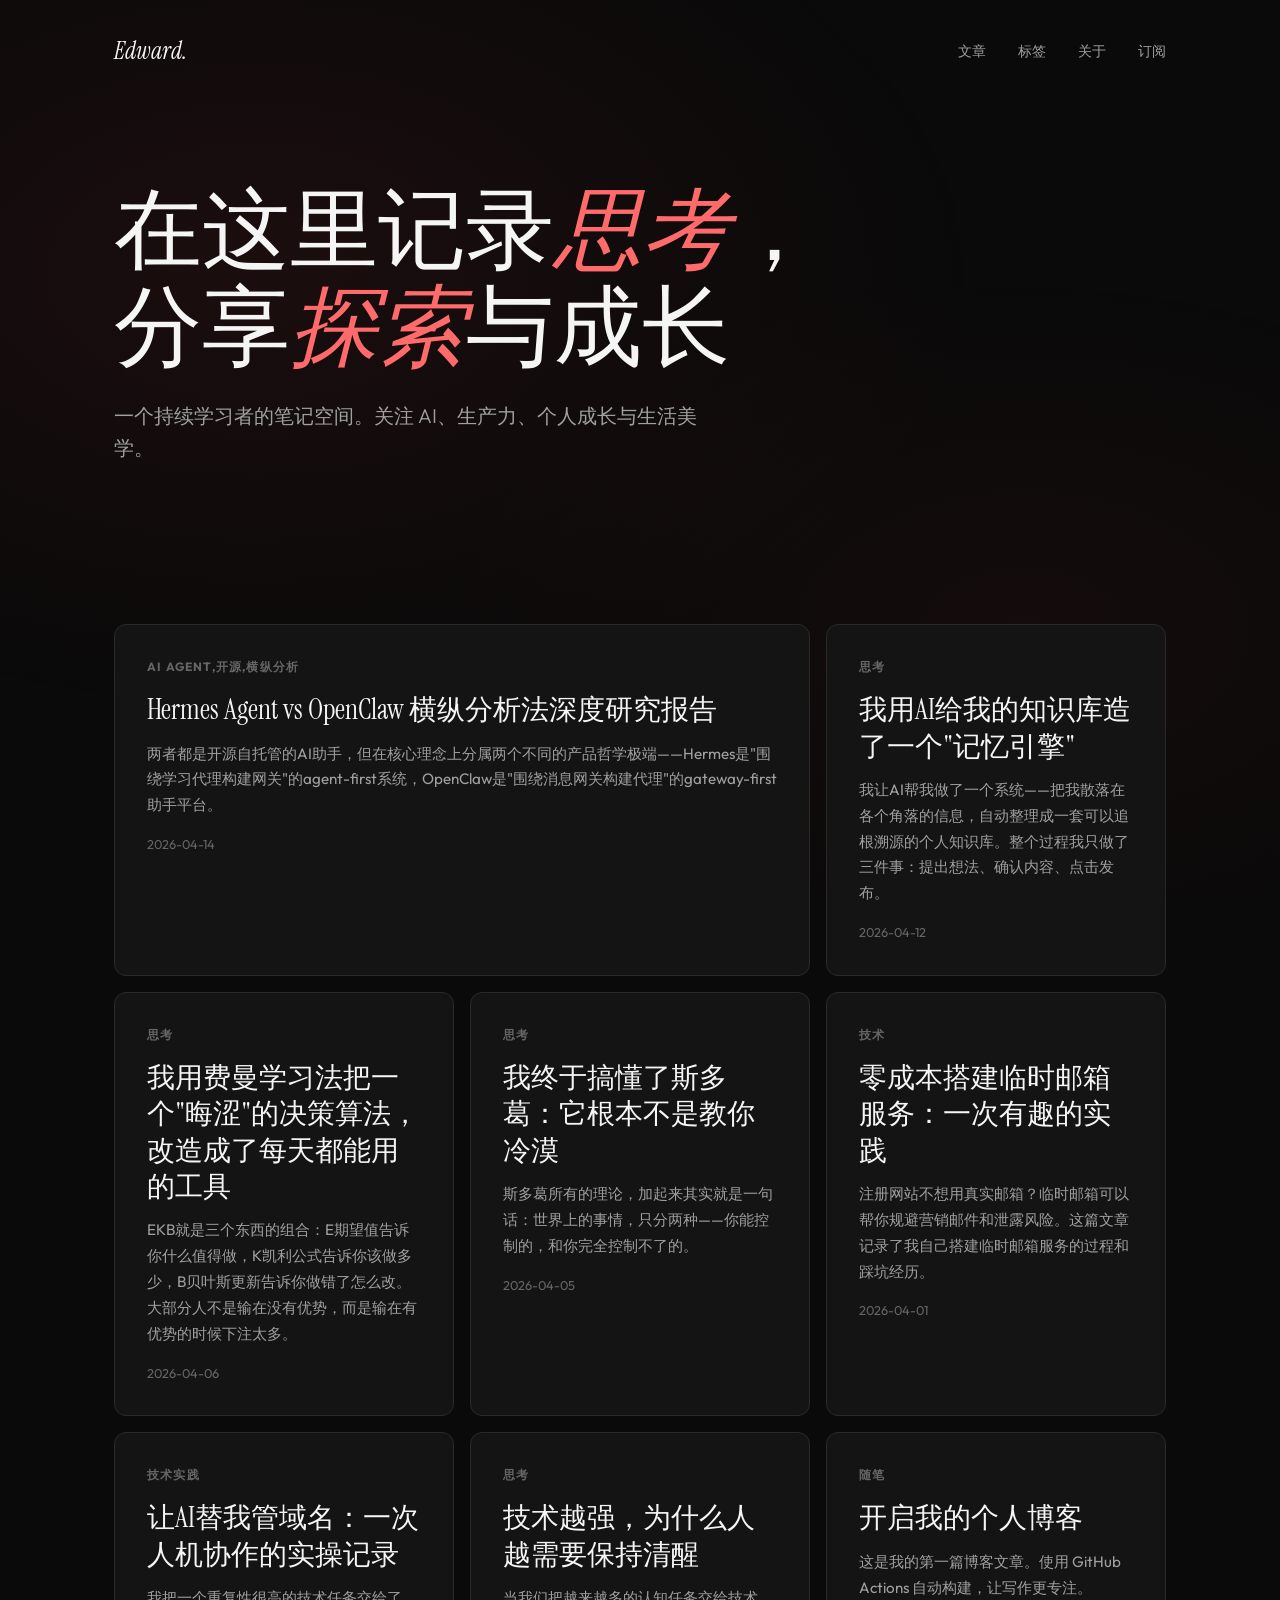
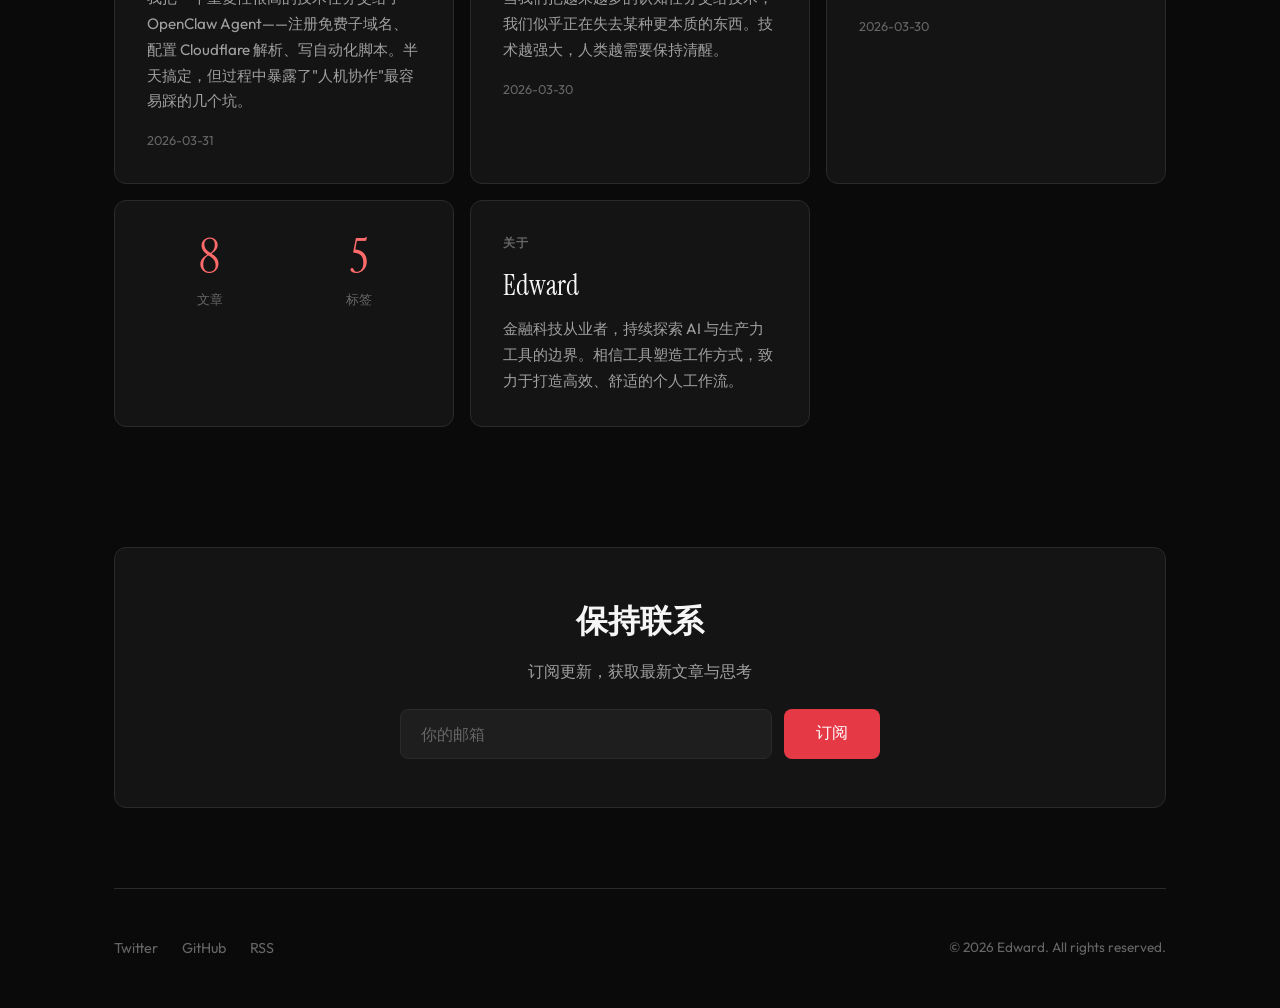
==== commit 99592b71: "Deploying to gh-pages from @ edwardqiu1976/edwardqiu1976.github.io@36a7079c753337aed2015102dc9a3c72b" ====
--- a/index.html
+++ b/index.html
@@ -30,6 +30,12 @@
            for now we'll just use the grid for all posts -->
       
       <article class="bento-item featured">
+        <h3>AI Agent,开源,横纵分析</h3>
+        <h2><a href="posts/hermes-agent-vs-openclaw横纵分析法深度研究报告.html">Hermes Agent vs OpenClaw 横纵分析法深度研究报告</a></h2>
+        <p>两者都是开源自托管的AI助手，但在核心理念上分属两个不同的产品哲学极端——Hermes是"围绕学习代理构建网关"的agent-first系统，OpenClaw是"围绕消息网关构建代理"的gateway-first助手平台。</p>
+        <div class="meta"><span>2026-04-14</span></div>
+      </article>
+      <article class="bento-item post">
         <h3>思考</h3>
         <h2><a href="posts/我用AI给我的知识库造了一个记忆引擎.html">我用AI给我的知识库造了一个"记忆引擎"</a></h2>
         <p>我让AI帮我做了一个系统——把我散落在各个角落的信息，自动整理成一套可以追根溯源的个人知识库。整个过程我只做了三件事：提出想法、确认内容、点击发布。</p>
@@ -74,8 +80,8 @@
       
       <article class="bento-item stats">
         <div class="stat-grid">
-          <div class="stat-item"><div class="stat-number">7</div><div class="stat-label">文章</div></div>
-          <div class="stat-item"><div class="stat-number">4</div><div class="stat-label">标签</div></div>
+          <div class="stat-item"><div class="stat-number">8</div><div class="stat-label">文章</div></div>
+          <div class="stat-item"><div class="stat-number">5</div><div class="stat-label">标签</div></div>
         </div>
       </article>
 
